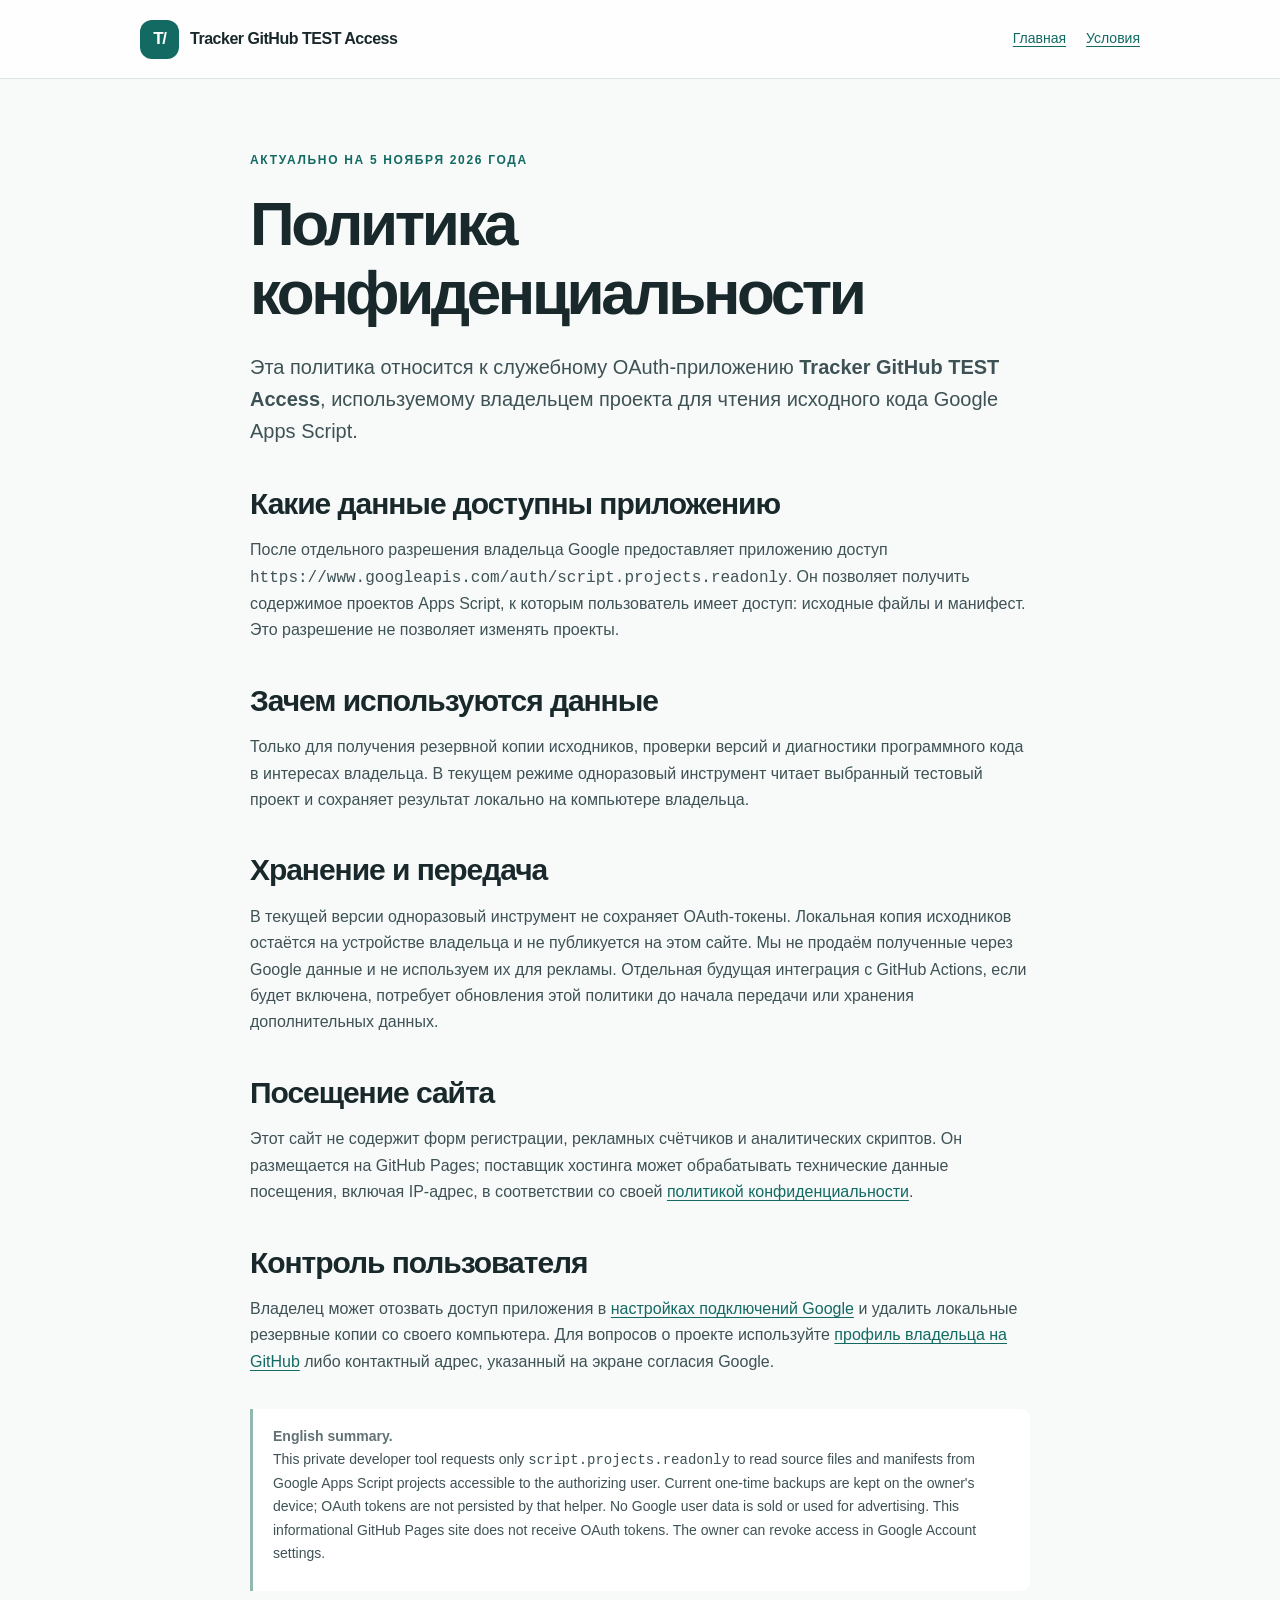
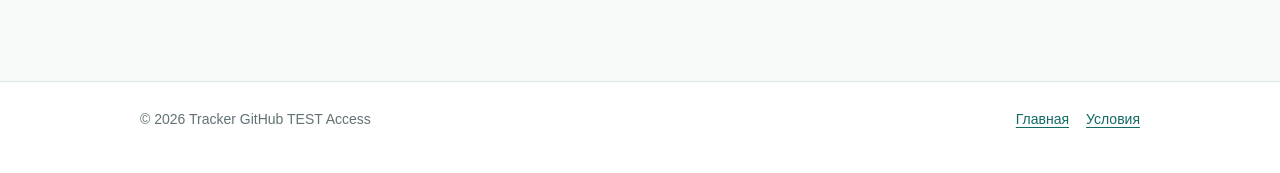
==== privacy.html @ 5f9eaedc "Publish prepared OAuth information site without private project data" ====
<!doctype html>
<html lang="ru">
<head><meta charset="utf-8"><meta name="viewport" content="width=device-width, initial-scale=1"><meta name="description" content="Политика конфиденциальности Tracker GitHub TEST Access"><title>Конфиденциальность — Tracker GitHub TEST Access</title><link rel="canonical" href="https://jdpm-vc.github.io/privacy.html"><link rel="stylesheet" href="/assets/style.css"></head>
<body>
<header><nav class="nav container" aria-label="Главное меню"><a class="brand" href="/"><span class="logo" aria-hidden="true">T/</span><span>Tracker GitHub TEST Access</span></a><div class="nav-links"><a href="/">Главная</a><a href="/terms.html">Условия</a></div></nav></header>
<main class="container prose">
  <div class="eyebrow">Актуально на 5 ноября 2026 года</div><h1>Политика конфиденциальности</h1>
  <p class="lead">Эта политика относится к служебному OAuth-приложению <strong>Tracker GitHub TEST Access</strong>, используемому владельцем проекта для чтения исходного кода Google Apps Script.</p>
  <h2>Какие данные доступны приложению</h2>
  <p>После отдельного разрешения владельца Google предоставляет приложению доступ <code>https://www.googleapis.com/auth/script.projects.readonly</code>. Он позволяет получить содержимое проектов Apps Script, к которым пользователь имеет доступ: исходные файлы и манифест. Это разрешение не позволяет изменять проекты.</p>
  <h2>Зачем используются данные</h2>
  <p>Только для получения резервной копии исходников, проверки версий и диагностики программного кода в интересах владельца. В текущем режиме одноразовый инструмент читает выбранный тестовый проект и сохраняет результат локально на компьютере владельца.</p>
  <h2>Хранение и передача</h2>
  <p>В текущей версии одноразовый инструмент не сохраняет OAuth-токены. Локальная копия исходников остаётся на устройстве владельца и не публикуется на этом сайте. Мы не продаём полученные через Google данные и не используем их для рекламы. Отдельная будущая интеграция с GitHub Actions, если будет включена, потребует обновления этой политики до начала передачи или хранения дополнительных данных.</p>
  <h2>Посещение сайта</h2>
  <p>Этот сайт не содержит форм регистрации, рекламных счётчиков и аналитических скриптов. Он размещается на GitHub Pages; поставщик хостинга может обрабатывать технические данные посещения, включая IP-адрес, в соответствии со своей <a href="https://docs.github.com/en/site-policy/privacy-policies/github-general-privacy-statement" rel="noopener noreferrer">политикой конфиденциальности</a>.</p>
  <h2>Контроль пользователя</h2>
  <p>Владелец может отозвать доступ приложения в <a href="https://myaccount.google.com/connections" rel="noopener noreferrer">настройках подключений Google</a> и удалить локальные резервные копии со своего компьютера. Для вопросов о проекте используйте <a href="https://github.com/JDPm-VC" rel="noopener noreferrer">профиль владельца на GitHub</a> либо контактный адрес, указанный на экране согласия Google.</p>
  <div class="en" lang="en"><strong>English summary.</strong><p>This private developer tool requests only <code>script.projects.readonly</code> to read source files and manifests from Google Apps Script projects accessible to the authorizing user. Current one-time backups are kept on the owner's device; OAuth tokens are not persisted by that helper. No Google user data is sold or used for advertising. This informational GitHub Pages site does not receive OAuth tokens. The owner can revoke access in Google Account settings.</p></div>
</main>
<footer><div class="container foot"><span>© 2026 Tracker GitHub TEST Access</span><div class="foot-links"><a href="/">Главная</a><a href="/terms.html">Условия</a></div></div></footer>
</body>
</html>
---- assets/style.css ----
:root{color-scheme:light;--ink:#18282b;--muted:#617174;--line:#dce6e4;--background:#f8faf9;--panel:#fff;--accent:#126a63;--soft:#e8f4f0}
*{box-sizing:border-box}html{scroll-behavior:smooth}body{margin:0;color:var(--ink);background:var(--background);font:16px/1.65 -apple-system,BlinkMacSystemFont,"Segoe UI",Inter,Arial,sans-serif;-webkit-font-smoothing:antialiased}
a{color:var(--accent);text-underline-offset:3px}a:hover{color:#0b4f48}.container{width:min(100% - 40px,1000px);margin-inline:auto}
header{border-bottom:1px solid var(--line);background:rgba(255,255,255,.9)}.nav{display:flex;align-items:center;justify-content:space-between;gap:20px;min-height:78px}.brand{display:flex;align-items:center;gap:11px;text-decoration:none;color:var(--ink);font-weight:750;letter-spacing:-.03em}.logo{display:grid;place-items:center;width:39px;height:39px;background:var(--accent);border-radius:12px;color:white;font-size:17px;letter-spacing:-.07em}.nav-links{display:flex;gap:20px;font-size:14px;flex-wrap:wrap}
main{padding:72px 0 90px}.eyebrow{font-size:12px;font-weight:700;letter-spacing:.14em;text-transform:uppercase;color:var(--accent)}h1{font-size:clamp(35px,5vw,62px);line-height:1.12;letter-spacing:-.055em;max-width:840px;margin:18px 0 23px}h2{font-size:clamp(23px,3vw,30px);line-height:1.25;letter-spacing:-.035em;margin:0 0 15px}h3{font-size:18px;line-height:1.35;margin:0 0 10px}p{margin:0 0 18px}.lead{max-width:780px;color:var(--muted);font-size:clamp(17px,2vw,20px);line-height:1.6}.chips{display:flex;flex-wrap:wrap;gap:8px;margin:28px 0 0}.chip{display:inline-flex;background:var(--soft);color:#125e58;border-radius:99px;padding:5px 12px;font-size:13px;font-weight:650}
.rule{height:1px;background:var(--line);margin:54px 0}.grid{display:grid;grid-template-columns:repeat(3,1fr);gap:16px}.card{border:1px solid var(--line);border-radius:18px;padding:24px;background:var(--panel)}.card p{color:var(--muted);font-size:15px;margin:0}.muted{color:var(--muted)}.notice{background:var(--soft);border:1px solid #cce5dd;border-radius:18px;padding:20px 24px;margin-top:36px}.notice p{margin:0} .prose{max-width:780px}.prose h2{margin-top:38px}.prose p,.prose li{color:#3e5255}.prose ul{padding-left:22px}.prose li{margin-bottom:9px}.en{padding:16px 20px;border-left:3px solid #91b9b0;background:#fff;border-radius:0 10px 10px 0;margin-top:34px;font-size:14px;color:var(--muted)}.en p{margin-bottom:10px}footer{border-top:1px solid var(--line);padding:26px 0 44px;background:white;font-size:14px}.foot{display:flex;justify-content:space-between;gap:15px;flex-wrap:wrap;color:var(--muted)}.foot-links{display:flex;gap:17px;flex-wrap:wrap}
@media(max-width:680px){.nav{align-items:flex-start;flex-direction:column;padding:20px 0;gap:9px}.nav-links{gap:14px}main{padding:44px 0 60px}.grid{grid-template-columns:1fr}.card{padding:20px}.rule{margin:38px 0}}@media(prefers-reduced-motion:reduce){html{scroll-behavior:auto}}
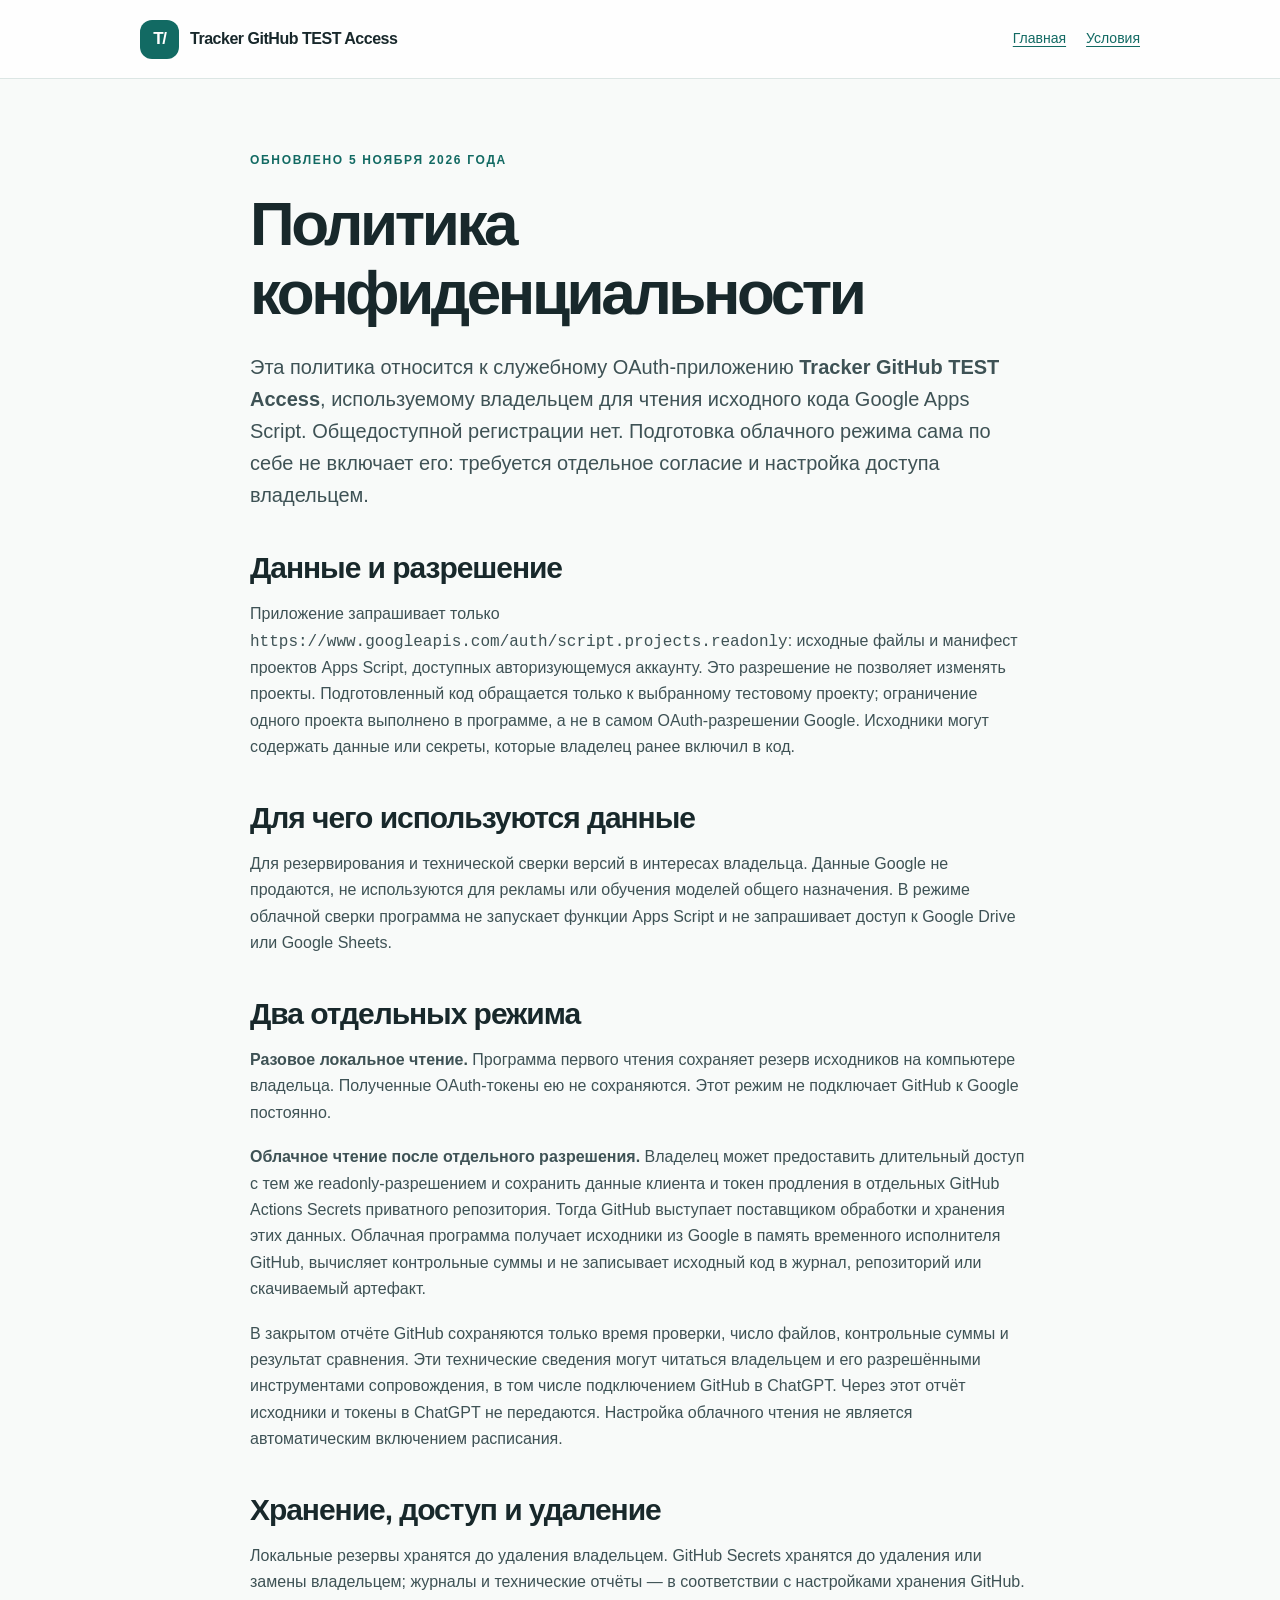
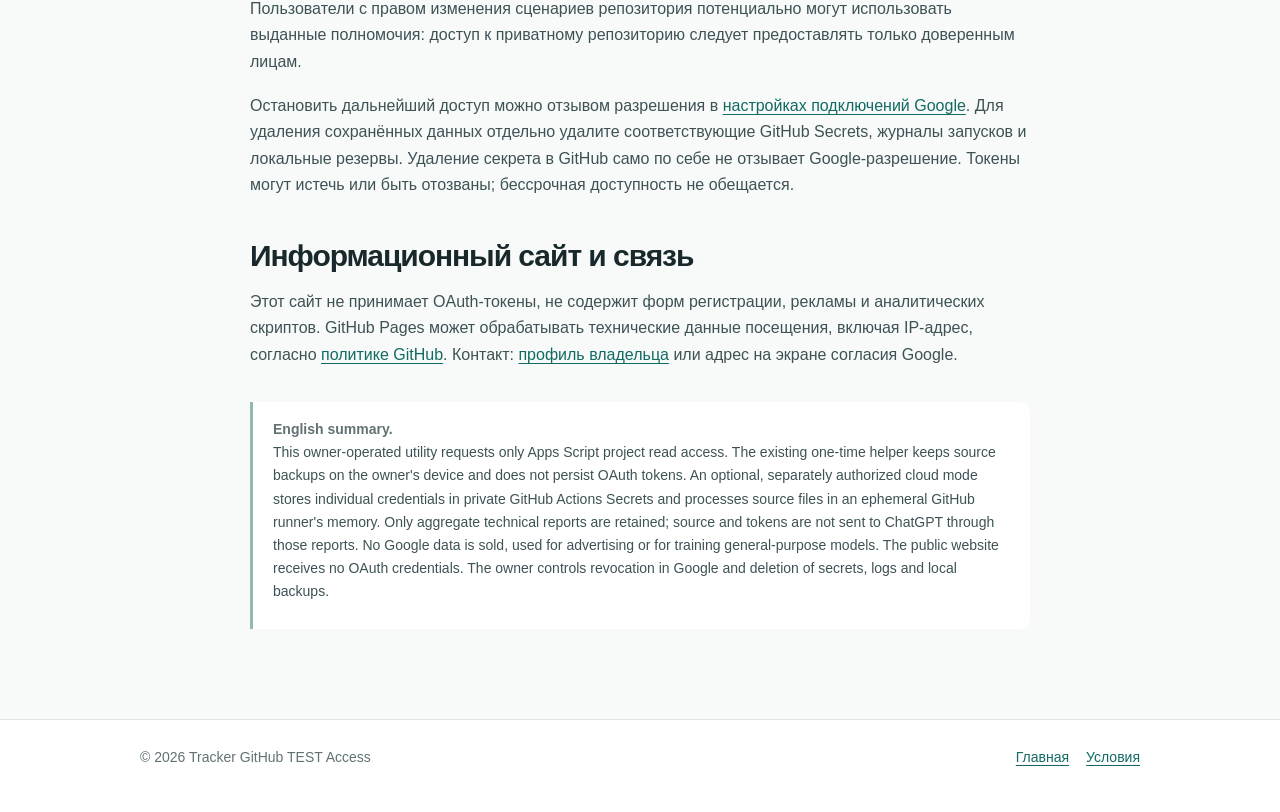
==== commit 40ba03ae: "Describe optional owner-authorized GitHub read-only processing before activation" ====
--- a/privacy.html
+++ b/privacy.html
@@ -4,19 +4,22 @@
 <body>
 <header><nav class="nav container" aria-label="Главное меню"><a class="brand" href="/"><span class="logo" aria-hidden="true">T/</span><span>Tracker GitHub TEST Access</span></a><div class="nav-links"><a href="/">Главная</a><a href="/terms.html">Условия</a></div></nav></header>
 <main class="container prose">
-  <div class="eyebrow">Актуально на 5 ноября 2026 года</div><h1>Политика конфиденциальности</h1>
-  <p class="lead">Эта политика относится к служебному OAuth-приложению <strong>Tracker GitHub TEST Access</strong>, используемому владельцем проекта для чтения исходного кода Google Apps Script.</p>
-  <h2>Какие данные доступны приложению</h2>
-  <p>После отдельного разрешения владельца Google предоставляет приложению доступ <code>https://www.googleapis.com/auth/script.projects.readonly</code>. Он позволяет получить содержимое проектов Apps Script, к которым пользователь имеет доступ: исходные файлы и манифест. Это разрешение не позволяет изменять проекты.</p>
-  <h2>Зачем используются данные</h2>
-  <p>Только для получения резервной копии исходников, проверки версий и диагностики программного кода в интересах владельца. В текущем режиме одноразовый инструмент читает выбранный тестовый проект и сохраняет результат локально на компьютере владельца.</p>
-  <h2>Хранение и передача</h2>
-  <p>В текущей версии одноразовый инструмент не сохраняет OAuth-токены. Локальная копия исходников остаётся на устройстве владельца и не публикуется на этом сайте. Мы не продаём полученные через Google данные и не используем их для рекламы. Отдельная будущая интеграция с GitHub Actions, если будет включена, потребует обновления этой политики до начала передачи или хранения дополнительных данных.</p>
-  <h2>Посещение сайта</h2>
-  <p>Этот сайт не содержит форм регистрации, рекламных счётчиков и аналитических скриптов. Он размещается на GitHub Pages; поставщик хостинга может обрабатывать технические данные посещения, включая IP-адрес, в соответствии со своей <a href="https://docs.github.com/en/site-policy/privacy-policies/github-general-privacy-statement" rel="noopener noreferrer">политикой конфиденциальности</a>.</p>
-  <h2>Контроль пользователя</h2>
-  <p>Владелец может отозвать доступ приложения в <a href="https://myaccount.google.com/connections" rel="noopener noreferrer">настройках подключений Google</a> и удалить локальные резервные копии со своего компьютера. Для вопросов о проекте используйте <a href="https://github.com/JDPm-VC" rel="noopener noreferrer">профиль владельца на GitHub</a> либо контактный адрес, указанный на экране согласия Google.</p>
-  <div class="en" lang="en"><strong>English summary.</strong><p>This private developer tool requests only <code>script.projects.readonly</code> to read source files and manifests from Google Apps Script projects accessible to the authorizing user. Current one-time backups are kept on the owner's device; OAuth tokens are not persisted by that helper. No Google user data is sold or used for advertising. This informational GitHub Pages site does not receive OAuth tokens. The owner can revoke access in Google Account settings.</p></div>
+  <div class="eyebrow">Обновлено 5 ноября 2026 года</div><h1>Политика конфиденциальности</h1>
+  <p class="lead">Эта политика относится к служебному OAuth-приложению <strong>Tracker GitHub TEST Access</strong>, используемому владельцем для чтения исходного кода Google Apps Script. Общедоступной регистрации нет. Подготовка облачного режима сама по себе не включает его: требуется отдельное согласие и настройка доступа владельцем.</p>
+  <h2>Данные и разрешение</h2>
+  <p>Приложение запрашивает только <code>https://www.googleapis.com/auth/script.projects.readonly</code>: исходные файлы и манифест проектов Apps Script, доступных авторизующемуся аккаунту. Это разрешение не позволяет изменять проекты. Подготовленный код обращается только к выбранному тестовому проекту; ограничение одного проекта выполнено в программе, а не в самом OAuth-разрешении Google. Исходники могут содержать данные или секреты, которые владелец ранее включил в код.</p>
+  <h2>Для чего используются данные</h2>
+  <p>Для резервирования и технической сверки версий в интересах владельца. Данные Google не продаются, не используются для рекламы или обучения моделей общего назначения. В режиме облачной сверки программа не запускает функции Apps Script и не запрашивает доступ к Google Drive или Google Sheets.</p>
+  <h2>Два отдельных режима</h2>
+  <p><strong>Разовое локальное чтение.</strong> Программа первого чтения сохраняет резерв исходников на компьютере владельца. Полученные OAuth-токены ею не сохраняются. Этот режим не подключает GitHub к Google постоянно.</p>
+  <p><strong>Облачное чтение после отдельного разрешения.</strong> Владелец может предоставить длительный доступ с тем же readonly-разрешением и сохранить данные клиента и токен продления в отдельных GitHub Actions Secrets приватного репозитория. Тогда GitHub выступает поставщиком обработки и хранения этих данных. Облачная программа получает исходники из Google в память временного исполнителя GitHub, вычисляет контрольные суммы и не записывает исходный код в журнал, репозиторий или скачиваемый артефакт.</p>
+  <p>В закрытом отчёте GitHub сохраняются только время проверки, число файлов, контрольные суммы и результат сравнения. Эти технические сведения могут читаться владельцем и его разрешёнными инструментами сопровождения, в том числе подключением GitHub в ChatGPT. Через этот отчёт исходники и токены в ChatGPT не передаются. Настройка облачного чтения не является автоматическим включением расписания.</p>
+  <h2>Хранение, доступ и удаление</h2>
+  <p>Локальные резервы хранятся до удаления владельцем. GitHub Secrets хранятся до удаления или замены владельцем; журналы и технические отчёты — в соответствии с настройками хранения GitHub. Пользователи с правом изменения сценариев репозитория потенциально могут использовать выданные полномочия: доступ к приватному репозиторию следует предоставлять только доверенным лицам.</p>
+  <p>Остановить дальнейший доступ можно отзывом разрешения в <a href="https://myaccount.google.com/connections" rel="noopener noreferrer">настройках подключений Google</a>. Для удаления сохранённых данных отдельно удалите соответствующие GitHub Secrets, журналы запусков и локальные резервы. Удаление секрета в GitHub само по себе не отзывает Google-разрешение. Токены могут истечь или быть отозваны; бессрочная доступность не обещается.</p>
+  <h2>Информационный сайт и связь</h2>
+  <p>Этот сайт не принимает OAuth-токены, не содержит форм регистрации, рекламы и аналитических скриптов. GitHub Pages может обрабатывать технические данные посещения, включая IP-адрес, согласно <a href="https://docs.github.com/en/site-policy/privacy-policies/github-general-privacy-statement" rel="noopener noreferrer">политике GitHub</a>. Контакт: <a href="https://github.com/JDPm-VC" rel="noopener noreferrer">профиль владельца</a> или адрес на экране согласия Google.</p>
+  <div class="en" lang="en"><strong>English summary.</strong><p>This owner-operated utility requests only Apps Script project read access. The existing one-time helper keeps source backups on the owner's device and does not persist OAuth tokens. An optional, separately authorized cloud mode stores individual credentials in private GitHub Actions Secrets and processes source files in an ephemeral GitHub runner's memory. Only aggregate technical reports are retained; source and tokens are not sent to ChatGPT through those reports. No Google data is sold, used for advertising or for training general-purpose models. The public website receives no OAuth credentials. The owner controls revocation in Google and deletion of secrets, logs and local backups.</p></div>
 </main>
 <footer><div class="container foot"><span>© 2026 Tracker GitHub TEST Access</span><div class="foot-links"><a href="/">Главная</a><a href="/terms.html">Условия</a></div></div></footer>
 </body>
--- a/assets/style.css
+++ b/assets/style.css
@@ -5,3 +5,6 @@
 main{padding:72px 0 90px}.eyebrow{font-size:12px;font-weight:700;letter-spacing:.14em;text-transform:uppercase;color:var(--accent)}h1{font-size:clamp(35px,5vw,62px);line-height:1.12;letter-spacing:-.055em;max-width:840px;margin:18px 0 23px}h2{font-size:clamp(23px,3vw,30px);line-height:1.25;letter-spacing:-.035em;margin:0 0 15px}h3{font-size:18px;line-height:1.35;margin:0 0 10px}p{margin:0 0 18px}.lead{max-width:780px;color:var(--muted);font-size:clamp(17px,2vw,20px);line-height:1.6}.chips{display:flex;flex-wrap:wrap;gap:8px;margin:28px 0 0}.chip{display:inline-flex;background:var(--soft);color:#125e58;border-radius:99px;padding:5px 12px;font-size:13px;font-weight:650}
 .rule{height:1px;background:var(--line);margin:54px 0}.grid{display:grid;grid-template-columns:repeat(3,1fr);gap:16px}.card{border:1px solid var(--line);border-radius:18px;padding:24px;background:var(--panel)}.card p{color:var(--muted);font-size:15px;margin:0}.muted{color:var(--muted)}.notice{background:var(--soft);border:1px solid #cce5dd;border-radius:18px;padding:20px 24px;margin-top:36px}.notice p{margin:0} .prose{max-width:780px}.prose h2{margin-top:38px}.prose p,.prose li{color:#3e5255}.prose ul{padding-left:22px}.prose li{margin-bottom:9px}.en{padding:16px 20px;border-left:3px solid #91b9b0;background:#fff;border-radius:0 10px 10px 0;margin-top:34px;font-size:14px;color:var(--muted)}.en p{margin-bottom:10px}footer{border-top:1px solid var(--line);padding:26px 0 44px;background:white;font-size:14px}.foot{display:flex;justify-content:space-between;gap:15px;flex-wrap:wrap;color:var(--muted)}.foot-links{display:flex;gap:17px;flex-wrap:wrap}
 @media(max-width:680px){.nav{align-items:flex-start;flex-direction:column;padding:20px 0;gap:9px}.nav-links{gap:14px}main{padding:44px 0 60px}.grid{grid-template-columns:1fr}.card{padding:20px}.rule{margin:38px 0}}@media(prefers-reduced-motion:reduce){html{scroll-behavior:auto}}
+
+/* Allow long permission names and URLs to wrap on narrow screens. */
+.prose{overflow-wrap:anywhere}code{overflow-wrap:anywhere;word-break:break-word}
